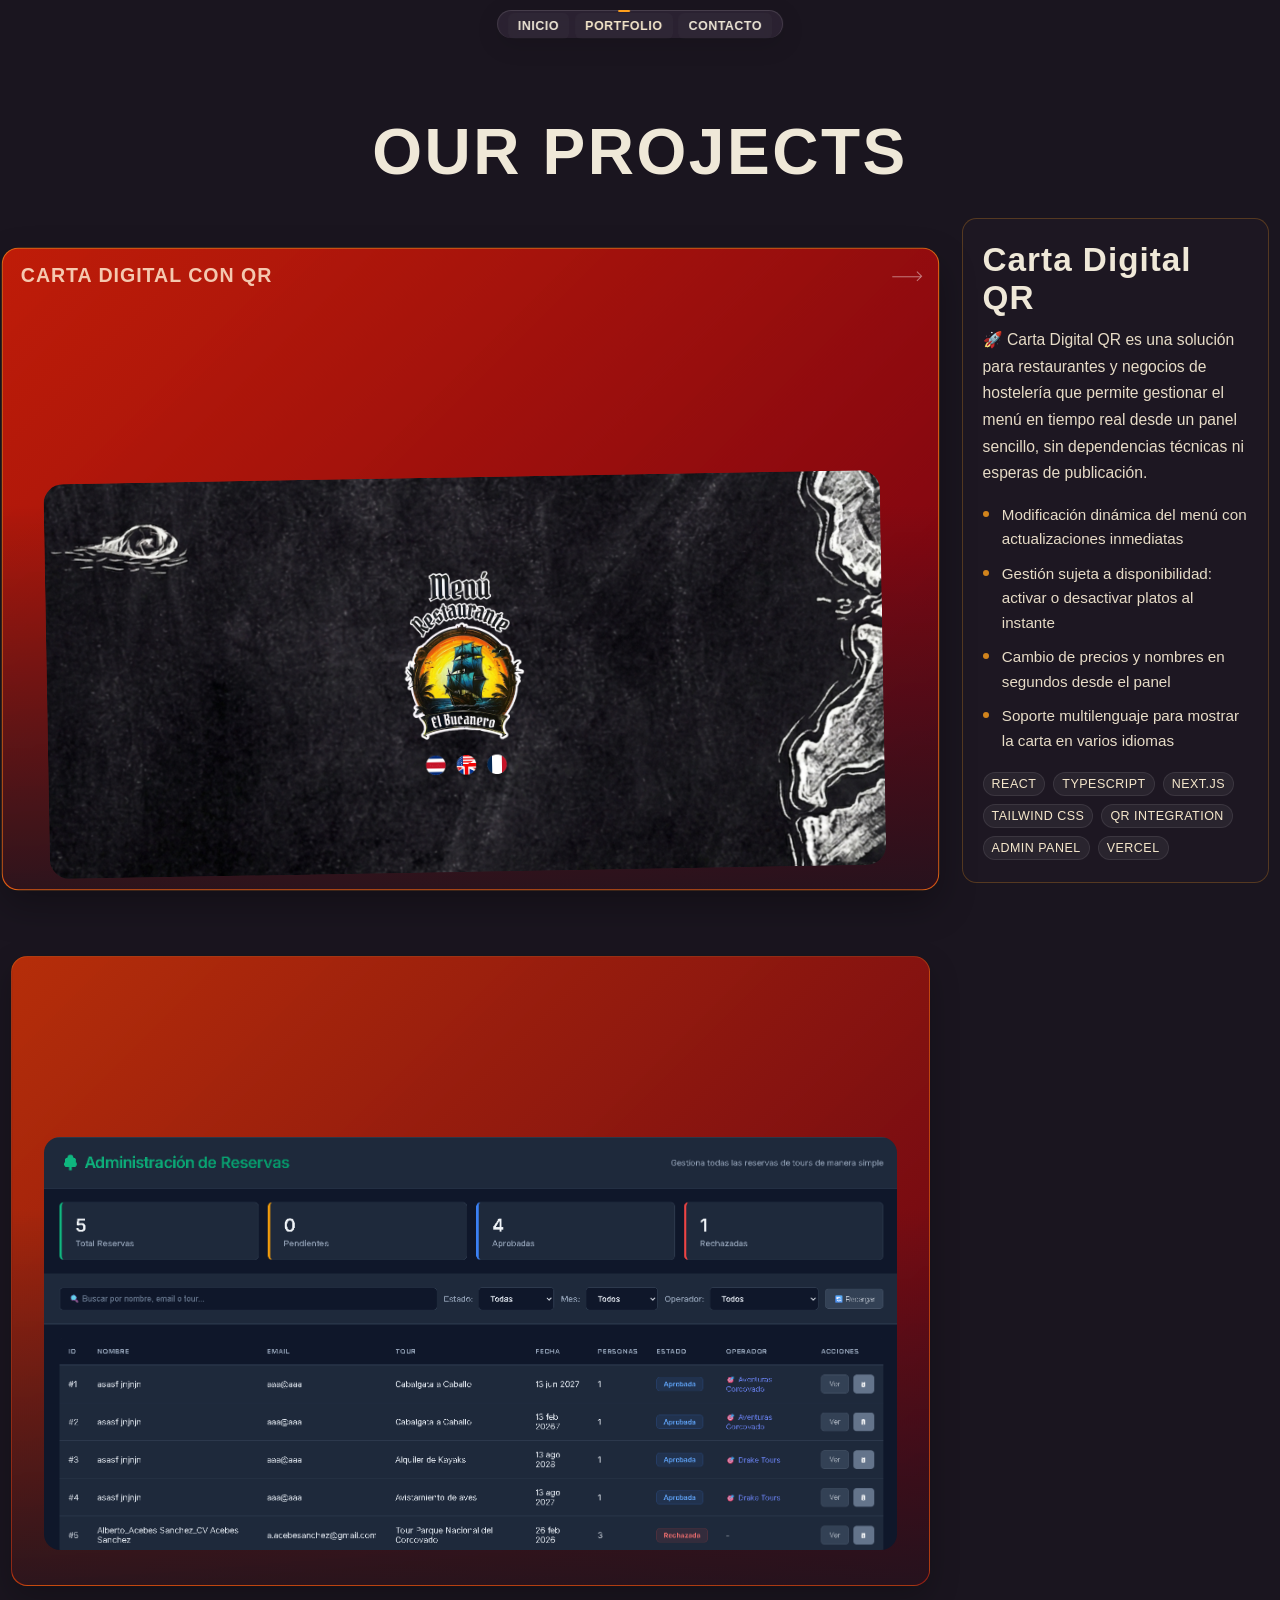
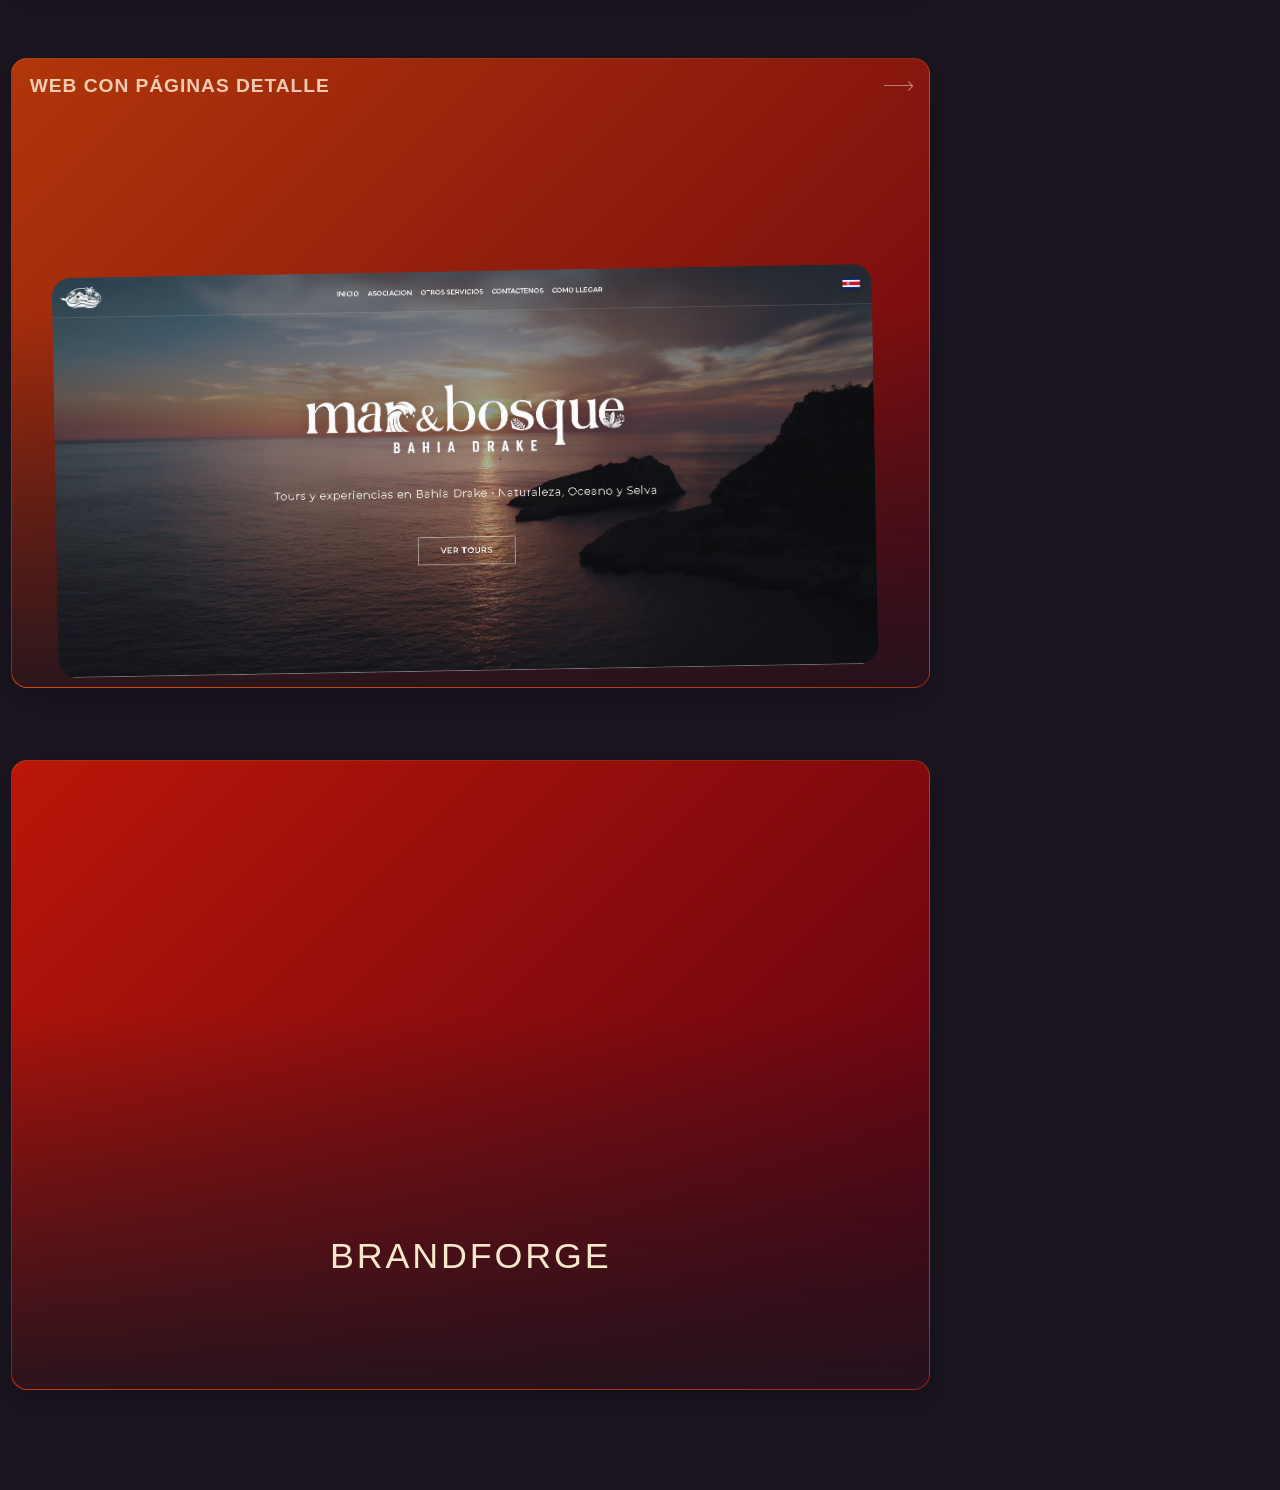
==== portfolio.html @ b1e82ce2 "portfoliov1" ====
<!DOCTYPE html>
<html lang="es">
<head>
	<meta charset="UTF-8">
	<meta name="viewport" content="width=device-width, initial-scale=1.0">
	<title>Our Projects</title>
	<link rel="stylesheet" href="style.css">
	<style>
		body {
			min-height: 100vh;
		}

		main {
			min-height: calc(100vh - 90px);
		}

		h1 {
			font-family: "SF Pro Display", "SF Pro Text", "Helvetica Neue", Helvetica, Arial, sans-serif;
			font-size: clamp(2rem, 6vw, 4rem);
			font-weight: 800;
			letter-spacing: 0.04em;
			text-transform: uppercase;
			color: var(--text);
			text-align: center;
		}
	</style>
</head>
<body>
	<header class="top-nav">
		<input type="checkbox" id="nav-toggle" class="nav-toggle" aria-label="Abrir menú">
		<label for="nav-toggle" class="hamburger" aria-hidden="true">
			<span></span>
			<span></span>
			<span></span>
		</label>
		<nav class="nav-menu">
			<ul class="nav-links">
				<li><a href="index.html#inicio">INICIO</a></li>
				<li><a href="portfolio.html" aria-current="page">PORTFOLIO</a></li>
				<li><a href="index.html#contacto">CONTACTO</a></li>
			</ul>
		</nav>
	</header>

	<main class="portfolio-page">
		<section class="portfolio-hero">
			<h1>Our Projects</h1>
		</section>

		<section class="projects-showcase">
			<div class="projects-scroll" id="projects-scroll" aria-label="Carrusel de proyectos">
				<a class="project-slide" href="https://alberr22.github.io/ElBucanero/" target="_blank" rel="noopener noreferrer" data-title="Carta Digital QR" data-desc="🚀 Carta Digital QR es una solución para restaurantes y negocios de hostelería que permite gestionar el menú en tiempo real desde un panel sencillo, sin dependencias técnicas ni esperas de publicación." data-bullets="Modificación dinámica del menú con actualizaciones inmediatas|Gestión sujeta a disponibilidad: activar o desactivar platos al instante|Cambio de precios y nombres en segundos desde el panel|Soporte multilenguaje para mostrar la carta en varios idiomas" data-tags="React,TypeScript,Next.js,Tailwind CSS,QR Integration,Admin Panel,Vercel" style="background-image: linear-gradient(135deg, rgba(255, 32, 0, 0.72), rgba(120, 0, 18, 0.96));">
					<div class="menu-overlay menu-overlay-top">
						<span class="menu-label">Carta digital con QR</span>
						<span class="menu-arrow" aria-hidden="true"></span>
					</div>
					<span class="hover-eye" aria-hidden="true">
						<svg class="hover-eye-text" viewBox="0 0 100 100" aria-hidden="true">
							<defs>
								<path id="hover-text-1" d="M50,50 m-33,0 a33,33 0 1,1 66,0 a33,33 0 1,1 -66,0" />
							</defs>
							<text>
								<textPath href="#hover-text-1"> VISIT PROJECT · VISIT PROJECT · </textPath>
							</text>
						</svg>
					</span>
					<div class="project-media menu-stack" aria-label="Ejemplo de menu">
						<img src="menuej2.png" alt="Menu ejemplo 1" class="menu-card menu-card-top">
						<img src="menuej1.png" alt="Menu ejemplo 2" class="menu-card menu-card-bottom">
					</div>
				</a>

				<article class="project-slide" data-title="Admin Dashboard ERP" data-desc="🚀 Panel centralizado para administración tipo ERP, diseñado para controlar operaciones, visualizar métricas en tiempo real y mejorar la comunicación con clientes desde un único entorno." data-bullets="Visualizador de estadísticas con métricas clave del negocio|Gestión centralizada de operaciones, estados y tareas|Canal unificado para comunicación con clientes|Panel escalable para múltiples áreas y roles de usuario" data-tags="React,TypeScript,Next.js,Tailwind CSS,Charts,Realtime Data,Role-Based Access" style="background-image: linear-gradient(135deg, rgba(255, 58, 0, 0.68), rgba(106, 0, 20, 0.95));">
					<span class="hover-eye" aria-hidden="true">
						<svg class="hover-eye-text" viewBox="0 0 100 100" aria-hidden="true">
							<defs>
								<path id="hover-text-4" d="M50,50 m-33,0 a33,33 0 1,1 66,0 a33,33 0 1,1 -66,0" />
							</defs>
							<text>
								<textPath href="#hover-text-4"> VISIT PROJECT · VISIT PROJECT · </textPath>
							</text>
						</svg>
					</span>
					<div class="project-media dashboard-media" aria-label="Ejemplo de dashboard de administración">
						<img src="admindashboard.png" alt="Dashboard de administración" class="dashboard-shot">
					</div>
				</article>

				<article class="project-slide" data-title="Web Corporativa Multilenguaje" data-desc="🚀 Página web pensada para negocios que necesitan mostrar sus servicios con claridad y gestionar su información sin complicaciones técnicas. Incluye páginas de detalle, guardado de datos y estructura preparada para crecer." data-bullets="Páginas de detalle para cada servicio o producto, fáciles de entender|Guardado de datos para mantener información siempre actualizada|Contenido en varios idiomas para llegar a más clientes|Panel sencillo para editar textos, imágenes y secciones sin depender de terceros" data-tags="React,TypeScript,Next.js,Tailwind CSS,Database i18n,Admin Panel" style="background-image: linear-gradient(135deg, rgba(255, 72, 0, 0.66), rgba(112, 0, 16, 0.95));">
					<div class="menu-overlay menu-overlay-top">
						<span class="menu-label">Web con páginas detalle</span>
						<span class="menu-arrow" aria-hidden="true"></span>
					</div>
					<span class="hover-eye" aria-hidden="true">
						<svg class="hover-eye-text" viewBox="0 0 100 100" aria-hidden="true">
							<defs>
								<path id="hover-text-2" d="M50,50 m-33,0 a33,33 0 1,1 66,0 a33,33 0 1,1 -66,0" />
							</defs>
							<text>
								<textPath href="#hover-text-2"> VISIT PROJECT · VISIT PROJECT · </textPath>
							</text>
						</svg>
					</span>
					<div class="project-media website-stack" aria-label="Ejemplo de web corporativa">
						<img src="website2.png" alt="Website ejemplo 1" class="website-card website-card-top">
						<img src="website1.png" alt="Website ejemplo 2" class="website-card website-card-bottom">
					</div>
				</article>

				<article class="project-slide" data-title="BrandForge" data-desc="Identidad visual completa con banners, logos y assets listos para escalar." data-bullets="Sistema visual cohesivo y escalable|Banners, logos y piezas digitales|Guia de marca clara" data-tags="Illustrator,Figma,Photoshop" style="background-image: linear-gradient(135deg, rgba(255, 24, 0, 0.7), rgba(92, 0, 18, 0.96));">
					<span class="hover-eye" aria-hidden="true">
						<svg class="hover-eye-text" viewBox="0 0 100 100" aria-hidden="true">
							<defs>
								<path id="hover-text-3" d="M50,50 m-33,0 a33,33 0 1,1 66,0 a33,33 0 1,1 -66,0" />
							</defs>
							<text>
								<textPath href="#hover-text-3"> VISIT PROJECT · VISIT PROJECT · </textPath>
							</text>
						</svg>
					</span>
					<div class="project-media">
						<span>BrandForge</span>
					</div>
				</article>
			</div>

			<aside class="projects-sticky" aria-live="polite">
				<h2 id="project-title">Carta Digital QR</h2>
				<p id="project-desc">🚀 Carta Digital QR es una solución para restaurantes y negocios de hostelería que permite gestionar el menú en tiempo real desde un panel sencillo, sin dependencias técnicas ni esperas de publicación.</p>
				<ul class="project-bullets" id="project-bullets">
					<li>Modificación dinámica del menú con actualizaciones inmediatas</li>
					<li>Gestión sujeta a disponibilidad: activar o desactivar platos al instante</li>
					<li>Cambio de precios y nombres en segundos desde el panel</li>
					<li>Soporte multilenguaje para mostrar la carta en varios idiomas</li>
				</ul>
				<div class="project-tags" id="project-tags">
					<span>React</span>
					<span>TypeScript</span>
					<span>Next.js</span>
					<span>Tailwind CSS</span>
					<span>QR Integration</span>
					<span>Admin Panel</span>
					<span>Vercel</span>
				</div>
			</aside>
		</section>
	</main>

	<script>
		const navToggle = document.getElementById('nav-toggle');
		const navItems = document.querySelectorAll('.nav-links a');
		const scrollWrap = document.getElementById('projects-scroll');
		const slides = Array.from(document.querySelectorAll('.project-slide'));
		const titleEl = document.getElementById('project-title');
		const descEl = document.getElementById('project-desc');
		const bulletsEl = document.getElementById('project-bullets');
		const tagsEl = document.getElementById('project-tags');

		navItems.forEach((item) => {
			item.addEventListener('click', () => {
				navToggle.checked = false;
			});
		});

		const setActiveSlide = (slide) => {
			if (!slide || !titleEl || !descEl) {
				return;
			}

			slides.forEach((item) => item.classList.remove('is-active'));
			slide.classList.add('is-active');
			titleEl.textContent = slide.dataset.title || '';
			descEl.textContent = slide.dataset.desc || '';

			if (bulletsEl) {
				bulletsEl.innerHTML = '';
				const bullets = (slide.dataset.bullets || '').split('|').filter(Boolean);
				bullets.forEach((text) => {
					const li = document.createElement('li');
					li.textContent = text.trim();
					bulletsEl.appendChild(li);
				});
			}

			if (tagsEl) {
				tagsEl.innerHTML = '';
				const tags = (slide.dataset.tags || '').split(',').filter(Boolean);
				tags.forEach((tag) => {
					const span = document.createElement('span');
					span.textContent = tag.trim();
					tagsEl.appendChild(span);
				});
			}
		};

		if (slides.length) {
			setActiveSlide(slides[0]);

			slides.forEach((slide) => {
				slide.style.setProperty('--cursor-x', '50%');
				slide.style.setProperty('--cursor-y', '50%');
				slide.addEventListener('mousemove', (event) => {
					const rect = slide.getBoundingClientRect();
					const x = ((event.clientX - rect.left) / rect.width) * 100;
					const y = ((event.clientY - rect.top) / rect.height) * 100;
					slide.style.setProperty('--cursor-x', `${x}%`);
					slide.style.setProperty('--cursor-y', `${y}%`);
				});
			});

			if ('IntersectionObserver' in window) {
				const observer = new IntersectionObserver(
					(entries) => {
						entries.forEach((entry) => {
							if (entry.isIntersecting) {
								setActiveSlide(entry.target);
							}
						});
					},
					{ threshold: 0.6 }
				);

				slides.forEach((slide) => observer.observe(slide));
			} else {
				window.addEventListener('scroll', () => {
					const midpoint = window.scrollY + window.innerHeight / 2;
					let closest = slides[0];
					let closestDistance = Infinity;

					slides.forEach((slide) => {
						const slideMid = slide.getBoundingClientRect().top + window.scrollY + slide.offsetHeight / 2;
						const distance = Math.abs(midpoint - slideMid);
						if (distance < closestDistance) {
							closest = slide;
							closestDistance = distance;
						}
					});

					setActiveSlide(closest);
				});
			}
		}
	</script>
</body>
</html>
---- style.css ----
@font-face {
	font-family: "BlackSansaPro";
	src: url("BlackSansaPro-Thin.otf") format("opentype");
	font-style: normal;
	font-weight: 100 400;
	font-display: swap;
}

:root {
	--bg: #1a151f;
	--surface: #211a25;
	--text: #efe8d8;
	--accent: #ff9f1c;
}

* {
	margin: 0;
	padding: 0;
	box-sizing: border-box;
}

body {
	font-family: "Segoe UI", Tahoma, Geneva, Verdana, sans-serif;
	background: var(--bg);
	color: var(--text);
	min-height: 100vh;
	padding-top: 4.2rem;
}

.top-nav {
	position: fixed;
	top: 0.65rem;
	left: 50%;
	transform: translateX(-50%);
	z-index: 1000;
	display: flex;
	justify-content: center;
	align-items: center;
	gap: 0.45rem;
	padding: 0.28rem 0.6rem;
	background: rgba(58, 45, 66, 0.54);
	backdrop-filter: blur(10px);
	border: 1px solid rgba(255, 255, 255, 0.13);
	border-radius: 999px;
	box-shadow: 0 6px 24px rgba(0, 0, 0, 0.13);
	border-bottom: none;
}

.brand {
	display: inline-flex;
	align-items: center;
	text-decoration: none;
	margin: 0;
	padding: 0;
}

.nav-menu {
	margin: 0;
	margin-left: 0;
}

.nav-toggle {
	position: absolute;
	opacity: 0;
	pointer-events: none;
}

.hamburger {
	display: none;
	width: 2.2rem;
	height: 2.2rem;
	border-radius: 0.5rem;
	border: 1px solid rgba(255, 159, 28, 0.4);
	align-items: center;
	justify-content: center;
	gap: 0.25rem;
	cursor: pointer;
}

.hamburger span {
	display: block;
	width: 1rem;
	height: 2px;
	background: var(--accent);
	transition: transform 0.2s ease, opacity 0.2s ease;
}

.nav-links {
	list-style: none;
	display: flex;
	gap: 0.35rem;
}

.nav-links a {
	position: relative;
	overflow: hidden;
	color: var(--text);
	text-decoration: none;
	font-weight: 600;
	font-size: 0.78rem;
	letter-spacing: 0.5px;
	padding: 0.32rem 0.58rem;
	border-radius: 0.35rem;
	border: 1px solid transparent;
	background: rgba(255, 255, 255, 0.02);
	transition: color 0.25s ease, box-shadow 0.25s ease, border-color 0.25s ease;
}

.nav-links a::before {
	content: "";
	position: absolute;
	inset: 0;
	background: linear-gradient(120deg, rgba(255, 159, 28, 0.95), rgba(255, 183, 76, 0.95));
	transform: scaleX(0);
	transform-origin: left;
	transition: transform 0.2s ease;
	z-index: -1;
	opacity: 0;
}

.nav-links a::after {
	content: "";
	position: absolute;
	top: -0.22rem;
	left: 50%;
	width: 12px;
	height: 2px;
	border-radius: 999px;
	background: var(--accent);
	transform: translateX(-50%) scaleX(0.4);
	opacity: 0;
	transition: opacity 0.2s ease, transform 0.2s ease;
}

.nav-links a:hover,
.nav-links a:focus-visible {
	color: #f6e8cc;
	border-color: transparent;
	box-shadow: none;
}

.nav-links a:hover::after,
.nav-links a:focus-visible::after {
	opacity: 0.55;
	transform: translateX(-50%) scaleX(0.8);
}

.nav-links a.active,
.nav-links a[aria-current="page"] {
	color: #f6e8cc;
	box-shadow: none;
}

.nav-links a.active::before,
.nav-links a[aria-current="page"]::before {
	transform: scaleX(0);
}

.nav-links a.active::after,
.nav-links a[aria-current="page"]::after {
	opacity: 1;
	transform: translateX(-50%) scaleX(1);
}

.portfolio-page {
	max-width: 1320px;
	margin: 0 auto;
	padding: 2.4rem 0.7rem 4rem;
	width: 100%;
}

.portfolio-hero {
	padding-top: 0.6rem;
	padding-bottom: 1.8rem;
}

.projects-showcase {
	display: grid;
	grid-template-columns: minmax(0, 1.5fr) minmax(220px, 0.5fr);
	gap: 2rem;
	align-items: start;
	position: relative;
	z-index: 2;
}

.projects-scroll {
	display: grid;
	gap: 8vh;
	padding: 4vh 0;
	overflow: visible;
}

.project-slide {
	min-height: 70vh;
	border-radius: 1rem;
	border: 1px solid rgba(255, 159, 28, 0.25);
	background-size: cover;
	background-position: center;
	position: relative;
	padding: 1.2rem;
	display: grid;
	align-items: end;
	box-shadow: 0 12px 30px rgba(0, 0, 0, 0.22);
	transition: transform 0.35s ease, border-color 0.35s ease, box-shadow 0.35s ease;
	cursor: none;
	overflow: visible;
	z-index: 3;
	text-decoration: none;
	color: inherit;
}

.project-slide::after {
	content: "";
	position: absolute;
	inset: 0;
	background: linear-gradient(180deg, rgba(26, 21, 31, 0) 40%, rgba(26, 21, 31, 0.85));
	border-radius: inherit;
	pointer-events: none;
}

.hover-eye {
	position: absolute;
	left: var(--cursor-x, 50%);
	top: var(--cursor-y, 50%);
	width: 45px;
	height: 45px;
	border-radius: 50%;
	border: none;
	background: rgba(255, 255, 255, 0.2);
	transform: translate(-50%, -50%) scale(0.6);
	opacity: 0;
	transition: opacity 0.2s ease, transform 0.2s ease;
	pointer-events: none;
	box-shadow: 0 0 18px rgba(255, 159, 28, 0.25);
	z-index: 2;
}

.hover-eye::before {
	content: "";
	position: absolute;
	left: 50%;
	top: 50%;
	width: 80px;
	height: 80px;
	border-radius: 50%;
	border: none;
	background: rgba(255, 255, 255, 0.04);
	backdrop-filter: blur(8px);
	-webkit-mask: radial-gradient(circle, transparent 22.5px, #000 23px);
	mask: radial-gradient(circle, transparent 22.5px, #000 23px);
	transform: translate(-50%, -50%);
	pointer-events: none;
}

.hover-eye-text {
	position: absolute;
	left: 50%;
	top: 50%;
	width: 90px;
	height: 90px;
	transform: translate(-50%, -50%);
	animation: spinText 6s linear infinite;
	pointer-events: none;
}

.hover-eye-text text {
	font-size: 9px;
	letter-spacing: 1px;
	fill: rgba(255, 255, 255, 0.8);
	font-family: "SF Pro Text", "Helvetica Neue", Helvetica, Arial, sans-serif;
	text-transform: uppercase;
}

@keyframes spinText {
	from {
		transform: translate(-50%, -50%) rotate(0deg);
	}
	to {
		transform: translate(-50%, -50%) rotate(360deg);
	}
}

.hover-eye::after {
	content: "";
	position: absolute;
	left: 50%;
	top: 50%;
	width: 25px;
	height: 25px;
	background: url("eyepointer.webp") center / contain no-repeat;
	filter: brightness(0) invert(1);
	transform: translate(-50%, -50%);
}

.project-slide:hover .hover-eye,
.project-slide:focus-within .hover-eye {
	opacity: 1;
	transform: translate(-50%, -50%) scale(1);
}

.project-slide.is-active {
	transform: scale(1.02);
	border-color: rgba(255, 159, 28, 0.6);
	box-shadow: 0 16px 36px rgba(0, 0, 0, 0.28);
}

.project-media {
	position: relative;
	width: 100%;
	min-height: 220px;
	border-radius: 0.8rem;
	background: transparent;
	border: none;
	display: grid;
	place-items: center;
	font-family: "SF Pro Display", "SF Pro Text", "Helvetica Neue", Helvetica, Arial, sans-serif;
	font-size: clamp(1.6rem, 2.8vw, 2.5rem);
	letter-spacing: 0.08em;
	text-transform: uppercase;
	color: #f6e8cc;
	backdrop-filter: none;
	text-align: center;
	padding: 1rem;
	margin-bottom: 0.2rem;
	z-index: 1;
}

.dashboard-media {
	padding: 0.8rem;
}

.dashboard-shot {
	width: min(100%, 980px);
	height: auto;
	display: block;
	object-fit: contain;
	border-radius: 1rem;
}

.menu-stack {
	overflow: visible;
	padding: 0;
	width: min(100%, 860px);
	display: grid;
	place-items: center;
	min-height: auto;
	margin: 2.4rem auto 0.2rem;
}

.menu-overlay {
	position: absolute;
	left: 0;
	right: 0;
	top: 0.85rem;
	padding: 0 1.1rem;
	display: flex;
	align-items: center;
	justify-content: space-between;
	gap: 1rem;
	color: rgba(255, 232, 204, 0.85);
	font-size: 1.2rem;
	letter-spacing: 0.05em;
	text-transform: uppercase;
	pointer-events: none;
	z-index: 4;
}

.menu-overlay-top {
	top: 1rem;
}

.menu-label {
	font-family: "SF Pro Text", "SF Pro Display", "Helvetica Neue", Helvetica, Arial, sans-serif;
	font-weight: 700;
}

.menu-arrow {
	position: relative;
	width: 28px;
	height: 1px;
	background: rgba(255, 255, 255, 0.45);
}

.menu-arrow::after {
	content: "";
	position: absolute;
	right: 0;
	top: 50%;
	width: 6px;
	height: 6px;
	border-top: 1px solid rgba(255, 255, 255, 0.45);
	border-right: 1px solid rgba(255, 255, 255, 0.45);
	transform: translateY(-50%) rotate(45deg);
}

.menu-card {
	width: min(98%, 820px);
	height: auto;
	object-fit: contain;
	border-radius: 1.2rem;
	box-shadow: none;
	transition: transform 0.35s ease, box-shadow 0.35s ease, opacity 0.35s ease;
}

.website-stack {
	overflow: visible;
	padding: 0;
	width: min(100%, 860px);
	display: grid;
	place-items: center;
	min-height: auto;
	margin: 2.4rem auto 0.2rem;
}

.website-card {
	width: min(98%, 820px);
	height: auto;
	object-fit: contain;
	border-radius: 1.2rem;
	box-shadow: none;
	transition: transform 0.35s ease, opacity 0.35s ease;
}

.website-card-top {
	position: absolute;
	left: 50%;
	top: 50%;
	transform: translate(-50%, -50%) translate(0, 0) rotate(-1deg) scale(0.98);
	opacity: 0;
	z-index: 3;
}

.website-card-bottom {
	position: relative;
	transform: translate(-6px, 6px) rotate(-1deg);
	z-index: 2;
}

.project-slide:hover .website-card-top,
.project-slide:focus-within .website-card-top {
	opacity: 1;
	transform: translate(-50%, -50%) translate(22px, -10px) rotate(3deg) scale(1);
}

.project-slide:hover .website-card-bottom,
.project-slide:focus-within .website-card-bottom {
	transform: translate(-10px, 10px) rotate(-2deg);
}

.menu-card-top {
	position: absolute;
	left: 50%;
	top: 50%;
	transform: translate(-50%, -50%) translate(0, 0) rotate(-2deg) scale(0.98);
	opacity: 0;
	z-index: 3;
}

.menu-card-bottom {
	position: relative;
	transform: translate(-6px, 6px) rotate(-1deg);
	filter: saturate(0.95);
	z-index: 2;
}

.project-slide:hover .menu-card-top,
.project-slide:focus-within .menu-card-top {
	opacity: 1;
	transform: translate(-50%, -50%) translate(22px, -10px) rotate(3deg) scale(1);
}

.project-slide:hover .menu-card-bottom,
.project-slide:focus-within .menu-card-bottom {
	transform: translate(-10px, 10px) rotate(-2deg);
}

.projects-sticky {
	position: sticky;
	top: 7.2rem;
	transform: none;
	padding: 1.4rem 1.2rem;
	border-radius: 0.9rem;
	border: 1px solid rgba(255, 159, 28, 0.25);
	background: rgba(33, 26, 37, 0.6);
	backdrop-filter: blur(6px);
}

.projects-kicker {
	font-size: 0.75rem;
	letter-spacing: 0.2em;
	text-transform: uppercase;
	color: #d7cdb7;
	display: inline-block;
	margin-bottom: 0.7rem;
}

.projects-sticky h2 {
	font-family: "SF Pro Display", "SF Pro Text", "Helvetica Neue", Helvetica, Arial, sans-serif;
	font-size: clamp(1.4rem, 2.6vw, 2.2rem);
	letter-spacing: 0.03em;
	margin-bottom: 0.6rem;
}

.projects-sticky p {
	font-size: 0.98rem;
	line-height: 1.7;
	color: #e7dcc7;
	margin-bottom: 1rem;
}

.project-bullets {
	list-style: none;
	display: grid;
	gap: 0.65rem;
	margin-bottom: 1.2rem;
}

.project-bullets li {
	position: relative;
	padding-left: 1.2rem;
	font-size: 0.95rem;
	line-height: 1.6;
	color: #e7dcc7;
}

.project-bullets li::before {
	content: "";
	position: absolute;
	left: 0;
	top: 0.5rem;
	width: 6px;
	height: 6px;
	border-radius: 50%;
	background: rgba(255, 159, 28, 0.8);
}

.project-tags {
	display: flex;
	flex-wrap: wrap;
	gap: 0.5rem;
}

.project-tags span {
	font-size: 0.78rem;
	letter-spacing: 0.04em;
	text-transform: uppercase;
	padding: 0.25rem 0.5rem;
	border-radius: 999px;
	background: rgba(255, 255, 255, 0.06);
	border: 1px solid rgba(255, 255, 255, 0.08);
	color: #f6e8cc;
}

.signature-hero {
	min-height: calc(100vh - 120px);
	display: grid;
	place-items: center;
	padding: 2rem 1rem 3rem;
}

.signature-card {
	width: min(1080px, 92vw);
	min-height: 500px;
	padding: 2.2rem 2.7rem;
	border: 2px solid rgba(255, 159, 28, 0.55);
	background: rgba(33, 26, 37, 0.55);
	display: grid;
	grid-template-columns: 1.05fr 3.1fr 1.05fr;
	align-items: center;
	gap: 0.6rem;
	transform-style: preserve-3d;
	transition: transform 0.35s ease;
}

.signature-center {
	text-align: center;
}

.signature-center h1 {
	font-family: "BlackSansaPro", Georgia, "Times New Roman", serif;
	font-size: clamp(3rem, 7.4vw, 7.8rem);
	line-height: 0.86;
	font-weight: 500;
	letter-spacing: 0.2px;
	color: var(--text);
	position: relative;
	display: inline-grid;
	gap: 0.1em;
}

.signature-center h1::before {
	content: "· : ; • ·";
	position: absolute;
	left: 50%;
	top: -0.58em;
	transform: translateX(-50%);
	font-size: 0.17em;
	letter-spacing: 0.42em;
	color: var(--accent);
	opacity: 0.95;
}

.signature-center h1::after {
	content: "• ; : · •";
	position: absolute;
	left: 50%;
	bottom: -0.62em;
	transform: translateX(-50%);
	font-size: 0.17em;
	letter-spacing: 0.42em;
	color: var(--accent);
	opacity: 0.95;
}

.signature-center .line-main,
.signature-center .line-sub {
	display: block;
}

.signature-center .line-main {
	font-weight: 900;
	letter-spacing: 0.01em;
	text-shadow: -0.6px 0 currentColor, 0.6px 0 currentColor;
	position: relative;
}

.signature-center .line-sub {
	font-weight: 900;
}

.signature-side {
	display: flex;
	align-items: center;
	justify-content: center;
	gap: 1rem;
	color: var(--accent);
}

.signature-side .label {
	font-family: "BlackSansaPro", "Segoe UI", Tahoma, Geneva, Verdana, sans-serif;
	font-size: clamp(1.25rem, 2.15vw, 2.55rem);
	font-weight: 300;
	letter-spacing: 1.5px;
	color: #d7cdb7;
}

.signature-side .star {
	font-size: clamp(2.2rem, 3.2vw, 3.45rem);
	line-height: 1;
	color: var(--accent);
}

.signature-side-left {
	justify-content: flex-start;
}

.signature-side-right {
	justify-content: flex-end;
}

.project-section {
	position: relative;
	display: grid;
	place-items: center;
	padding: 0.5rem 1rem 3.5rem;
	overflow: hidden;
}

.project-section::before,
.project-section::after {
	content: "";
	position: absolute;
	width: 220px;
	height: 220px;
	border-radius: 50%;
	background: radial-gradient(circle, rgba(255, 159, 28, 0.22), rgba(255, 159, 28, 0));
	pointer-events: none;
	filter: blur(2px);
	animation: driftGlow 8s ease-in-out infinite alternate;
}

.project-section::before {
	top: 10%;
	left: 8%;
}

.project-section::after {
	right: 8%;
	bottom: 8%;
	animation-delay: 1.6s;
}

.project-card {
	position: relative;
	width: min(960px, 92vw);
	padding: 2rem 2.1rem;
	border: 1px solid rgba(255, 159, 28, 0.45);
	background: linear-gradient(145deg, rgba(33, 26, 37, 0.88), rgba(26, 21, 31, 0.95));
	backdrop-filter: blur(4px);
	overflow: hidden;
	transform-style: preserve-3d;
	transition: transform 0.35s ease;
}

.motion-enhanced .project-card {
	opacity: 0;
	transform: translateY(22px) scale(0.99);
}

.motion-enhanced .project-card.is-visible {
	animation: fadeUpStrong 0.9s cubic-bezier(0.2, 0.7, 0, 1) both;
}

.motion-enhanced .signature-card {
	animation: floatCard 4.8s ease-in-out infinite;
}

.project-card::before {
	content: "";
	position: absolute;
	left: 2rem;
	right: 2rem;
	top: 0;
	height: 1px;
	background: linear-gradient(90deg, transparent, rgba(255, 159, 28, 0.85), transparent);
	animation: pulseLine 2.5s ease-in-out infinite;
}

.project-card h2 {
	font-family: "BlackSansaPro", "Segoe UI", Tahoma, Geneva, Verdana, sans-serif;
	font-size: clamp(1.4rem, 2.8vw, 2.3rem);
	font-weight: 800;
	letter-spacing: 0.03em;
	color: var(--text);
	margin-bottom: 1rem;
	text-transform: uppercase;
}

.project-card p {
	font-size: clamp(1rem, 1.5vw, 1.15rem);
	line-height: 1.75;
	color: #e7dcc7;
	text-wrap: pretty;
	animation: textBreathe 4s ease-in-out infinite;
}

.project-intro {
	margin-bottom: 1.1rem;
	max-width: 75ch;
}

.project-grid {
	display: grid;
	grid-template-columns: repeat(3, minmax(0, 1fr));
	gap: 0.9rem;
	margin-top: 0.5rem;
}

.project-item {
	padding: 1rem 0.95rem;
	border: 1px solid rgba(255, 159, 28, 0.28);
	background: rgba(255, 255, 255, 0.02);
	transition: transform 0.25s ease, border-color 0.25s ease, background-color 0.25s ease;
	position: relative;
	overflow: hidden;
}

.motion-enhanced .project-item {
	opacity: 0;
	transform: translateY(20px) scale(0.98);
}

.project-item::after {
	content: "";
	position: absolute;
	inset: -40%;
	background: linear-gradient(120deg, transparent 35%, rgba(255, 159, 28, 0.15), transparent 65%);
	transform: translateX(-58%) rotate(8deg);
	transition: transform 0.45s ease;
	pointer-events: none;
}

.motion-enhanced .project-item.is-visible {
	animation: fadeUpStrong 0.75s cubic-bezier(0.2, 0.7, 0, 1) both;
}

.motion-enhanced .project-item.is-visible:nth-child(1) {
	animation-delay: 0.08s;
}

.motion-enhanced .project-item.is-visible:nth-child(2) {
	animation-delay: 0.18s;
}

.motion-enhanced .project-item.is-visible:nth-child(3) {
	animation-delay: 0.28s;
}

.motion-enhanced .project-item.is-visible {
	animation-name: fadeUpStrong, cardIdleFloat;
	animation-duration: 0.75s, 3.8s;
	animation-timing-function: cubic-bezier(0.2, 0.7, 0, 1), ease-in-out;
	animation-fill-mode: both, both;
	animation-iteration-count: 1, infinite;
}

.motion-enhanced .project-item.is-visible:nth-child(1) {
	animation-delay: 0.08s, 0.2s;
}

.motion-enhanced .project-item.is-visible:nth-child(2) {
	animation-delay: 0.18s, 0.45s;
}

.motion-enhanced .project-item.is-visible:nth-child(3) {
	animation-delay: 0.28s, 0.7s;
}

.project-item:hover {
	transform: translateY(-3px);
	border-color: rgba(255, 159, 28, 0.65);
	background: rgba(255, 159, 28, 0.05);
}

.project-item:hover::after {
	transform: translateX(58%) rotate(8deg);
}

.project-item.card-flash {
	animation: cardFlash 0.5s ease;
}

.project-item h3 {
	font-family: "BlackSansaPro", "Segoe UI", Tahoma, Geneva, Verdana, sans-serif;
	font-size: clamp(1rem, 1.25vw, 1.2rem);
	font-weight: 800;
	letter-spacing: 0.02em;
	margin-bottom: 0.55rem;
	color: var(--text);
	text-transform: uppercase;
}

.project-item p {
	font-size: clamp(0.93rem, 1.06vw, 1rem);
	line-height: 1.6;
	color: #e1d4bd;
	animation: none;
}

.about-section {
	position: relative;
	display: grid;
	place-items: center;
	padding: 0.2rem 1rem 4rem;
}

.about-card {
	position: relative;
	width: min(960px, 92vw);
	padding: 2rem 2.1rem;
	border: 1px solid rgba(255, 159, 28, 0.45);
	background: linear-gradient(145deg, rgba(33, 26, 37, 0.88), rgba(26, 21, 31, 0.95));
	backdrop-filter: blur(4px);
	overflow: hidden;
	transform-style: preserve-3d;
	transition: transform 0.35s ease;
}

.about-card h2 {
	font-family: "BlackSansaPro", "Segoe UI", Tahoma, Geneva, Verdana, sans-serif;
	font-size: clamp(1.4rem, 2.8vw, 2.3rem);
	font-weight: 800;
	letter-spacing: 0.03em;
	color: var(--text);
	margin-bottom: 0.8rem;
	text-transform: uppercase;
}

.about-intro {
	font-size: clamp(1rem, 1.45vw, 1.1rem);
	line-height: 1.7;
	color: #e7dcc7;
	margin-bottom: 1.1rem;
}

.about-grid {
	display: grid;
	grid-template-columns: repeat(2, minmax(0, 1fr));
	gap: 0.9rem;
}

.about-item {
	position: relative;
	overflow: hidden;
	display: flex;
	flex-direction: column;
	gap: 0.3rem;
	padding: 1rem 0.95rem;
	text-decoration: none;
	border: 1px solid rgba(255, 159, 28, 0.28);
	background: rgba(255, 255, 255, 0.02);
	color: var(--text);
	transition: transform 0.25s ease, border-color 0.25s ease, box-shadow 0.25s ease;
}

.about-item::before {
	content: "";
	position: absolute;
	inset: 0;
	background: linear-gradient(120deg, rgba(255, 159, 28, 0.2), rgba(255, 183, 76, 0.08));
	transform: scaleX(0);
	transform-origin: left;
	transition: transform 0.3s ease;
	z-index: 0;
}

.about-item > * {
	position: relative;
	z-index: 1;
}

.about-avatar {
	width: 52px;
	height: 52px;
	border-radius: 0.45rem;
	object-fit: cover;
	border: 1px solid rgba(255, 159, 28, 0.35);
	box-shadow: 0 0 0 1px rgba(255, 159, 28, 0.16);
	margin-bottom: 0.2rem;
}

.about-label {
	font-size: 0.8rem;
	letter-spacing: 0.12em;
	text-transform: uppercase;
	color: #d7cdb7;
}

.about-item strong {
	font-size: clamp(1.1rem, 1.8vw, 1.4rem);
	font-family: "BlackSansaPro", "Segoe UI", Tahoma, Geneva, Verdana, sans-serif;
	font-weight: 800;
	letter-spacing: 0.01em;
}

.contact-item {
	justify-content: center;
	gap: 0.45rem;
}

.contact-link {
	text-decoration: none;
	color: #f6e8cc;
	font-size: clamp(0.95rem, 1.2vw, 1.05rem);
	font-weight: 600;
	line-height: 1.45;
	word-break: break-word;
	transition: color 0.2s ease;
}

.contact-link:hover,
.contact-link:focus-visible {
	color: var(--accent);
}

.about-item:hover,
.about-item:focus-visible {
	transform: translateY(-3px);
	border-color: rgba(255, 159, 28, 0.65);
	box-shadow: 0 0 16px rgba(255, 159, 28, 0.2);
}

.about-item:hover::before,
.about-item:focus-visible::before {
	transform: scaleX(1);
}

.motion-enhanced .about-card,
.motion-enhanced .about-item {
	opacity: 0;
	transform: translateY(22px) scale(0.99);
}

.motion-enhanced .about-card.is-visible,
.motion-enhanced .about-item.is-visible {
	animation: fadeUpStrong 0.75s cubic-bezier(0.2, 0.7, 0, 1) both;
}

.motion-enhanced .about-item.is-visible:nth-child(1) {
	animation-delay: 0.08s;
}

.motion-enhanced .about-item.is-visible:nth-child(2) {
	animation-delay: 0.18s;
}

@keyframes fadeUp {
	from {
		opacity: 0;
		transform: translateY(16px);
	}
	to {
		opacity: 1;
		transform: translateY(0);
	}
}

@keyframes fadeUpStrong {
	0% {
		opacity: 0;
		transform: translateY(26px) scale(0.98);
	}
	100% {
		opacity: 1;
		transform: translateY(0) scale(1);
	}
}

@keyframes pulseLine {
	0%,
	100% {
		opacity: 0.35;
	}
	50% {
		opacity: 1;
	}
}

@keyframes driftGlow {
	from {
		transform: translateY(0) scale(1);
		opacity: 0.5;
	}
	to {
		transform: translateY(-12px) scale(1.08);
		opacity: 0.95;
	}
}

@keyframes textBreathe {
	0%,
	100% {
		opacity: 0.92;
	}
	50% {
		opacity: 1;
	}
}

@keyframes cardFlash {
	0% {
		box-shadow: 0 0 0 rgba(255, 159, 28, 0);
	}
	35% {
		box-shadow: 0 0 22px rgba(255, 159, 28, 0.45);
	}
	100% {
		box-shadow: 0 0 0 rgba(255, 159, 28, 0);
	}
}

.particle {
	position: absolute;
	width: 6px;
	height: 6px;
	border-radius: 50%;
	background: rgba(255, 159, 28, 0.7);
	filter: blur(0.2px);
	opacity: 0.5;
	pointer-events: none;
	animation: particleOrbit var(--duration, 6s) ease-in-out infinite alternate;
}

@keyframes particleOrbit {
	0% {
		transform: translate(0, 0) scale(0.8);
		opacity: 0.2;
	}
	50% {
		opacity: 0.75;
	}
	100% {
		transform: translate(var(--drift-x, 28px), var(--drift-y, -32px)) scale(1.2);
		opacity: 0.1;
	}
}

@keyframes floatCard {
	0%,
	100% {
		transform: translateY(0);
	}
	50% {
		transform: translateY(-6px);
	}
}

@keyframes cardIdleFloat {
	0%,
	100% {
		transform: translateY(0);
	}
	50% {
		transform: translateY(-4px);
	}
}

@media (max-width: 768px) {
	.top-nav {
		top: 0.45rem;
		padding: 0.25rem 0.5rem;
		gap: 0.3rem;
	}

	.hamburger {
		display: inline-flex;
		margin-left: 0;
	}

	.nav-menu {
		position: absolute;
		top: calc(100% + 0.35rem);
		left: 50%;
		right: auto;
		transform: translateX(-50%);
		width: min(260px, 90vw);
		background: rgba(58, 45, 66, 0.92);
		border-bottom: none;
		border: 1px solid rgba(255, 255, 255, 0.08);
		border-radius: 0.7rem;
		box-shadow: 0 10px 24px rgba(0, 0, 0, 0.22);
		display: none;
	}

	.nav-links {
		flex-direction: column;
		padding: 0.75rem 1rem 1rem;
		gap: 0.65rem;
	}

	.nav-links a {
		display: block;
		text-align: center;
	}

	.nav-toggle:checked + .hamburger span:nth-child(1) {
		transform: translateY(6px) rotate(45deg);
	}

	.nav-toggle:checked + .hamburger span:nth-child(2) {
		opacity: 0;
	}

	.nav-toggle:checked + .hamburger span:nth-child(3) {
		transform: translateY(-6px) rotate(-45deg);
	}

	.nav-toggle:checked + .hamburger + .nav-menu {
		display: block;
	}

	.signature-card {
		grid-template-columns: 1fr;
		text-align: center;
		padding: 1.6rem 0.95rem;
		min-height: auto;
		gap: 1rem;
	}

	.signature-side-left,
	.signature-side-right {
		justify-content: center;
	}

	.project-section {
		padding: 0.2rem 0.6rem 2.4rem;
	}

	.project-card {
		padding: 1.4rem 1.1rem;
	}

	.project-grid {
		grid-template-columns: 1fr;
		gap: 0.75rem;
	}

	.about-section {
		padding: 0 0.6rem 2.8rem;
	}

	.about-card {
		padding: 1.4rem 1.1rem;
	}

	.about-grid {
		grid-template-columns: 1fr;
		gap: 0.75rem;
	}

	.about-avatar {
		width: 48px;
		height: 48px;
	}

	.project-card::before {
		left: 1rem;
		right: 1rem;
	}

	.portfolio-page {
		padding: 1.8rem 0.9rem 3rem;
	}

	.projects-showcase {
		grid-template-columns: 1fr;
		gap: 1.4rem;
	}

	.projects-scroll {
		gap: 1.5rem;
	}

	.projects-sticky {
		position: static;
	}
}

main {
	padding: 2rem;
}
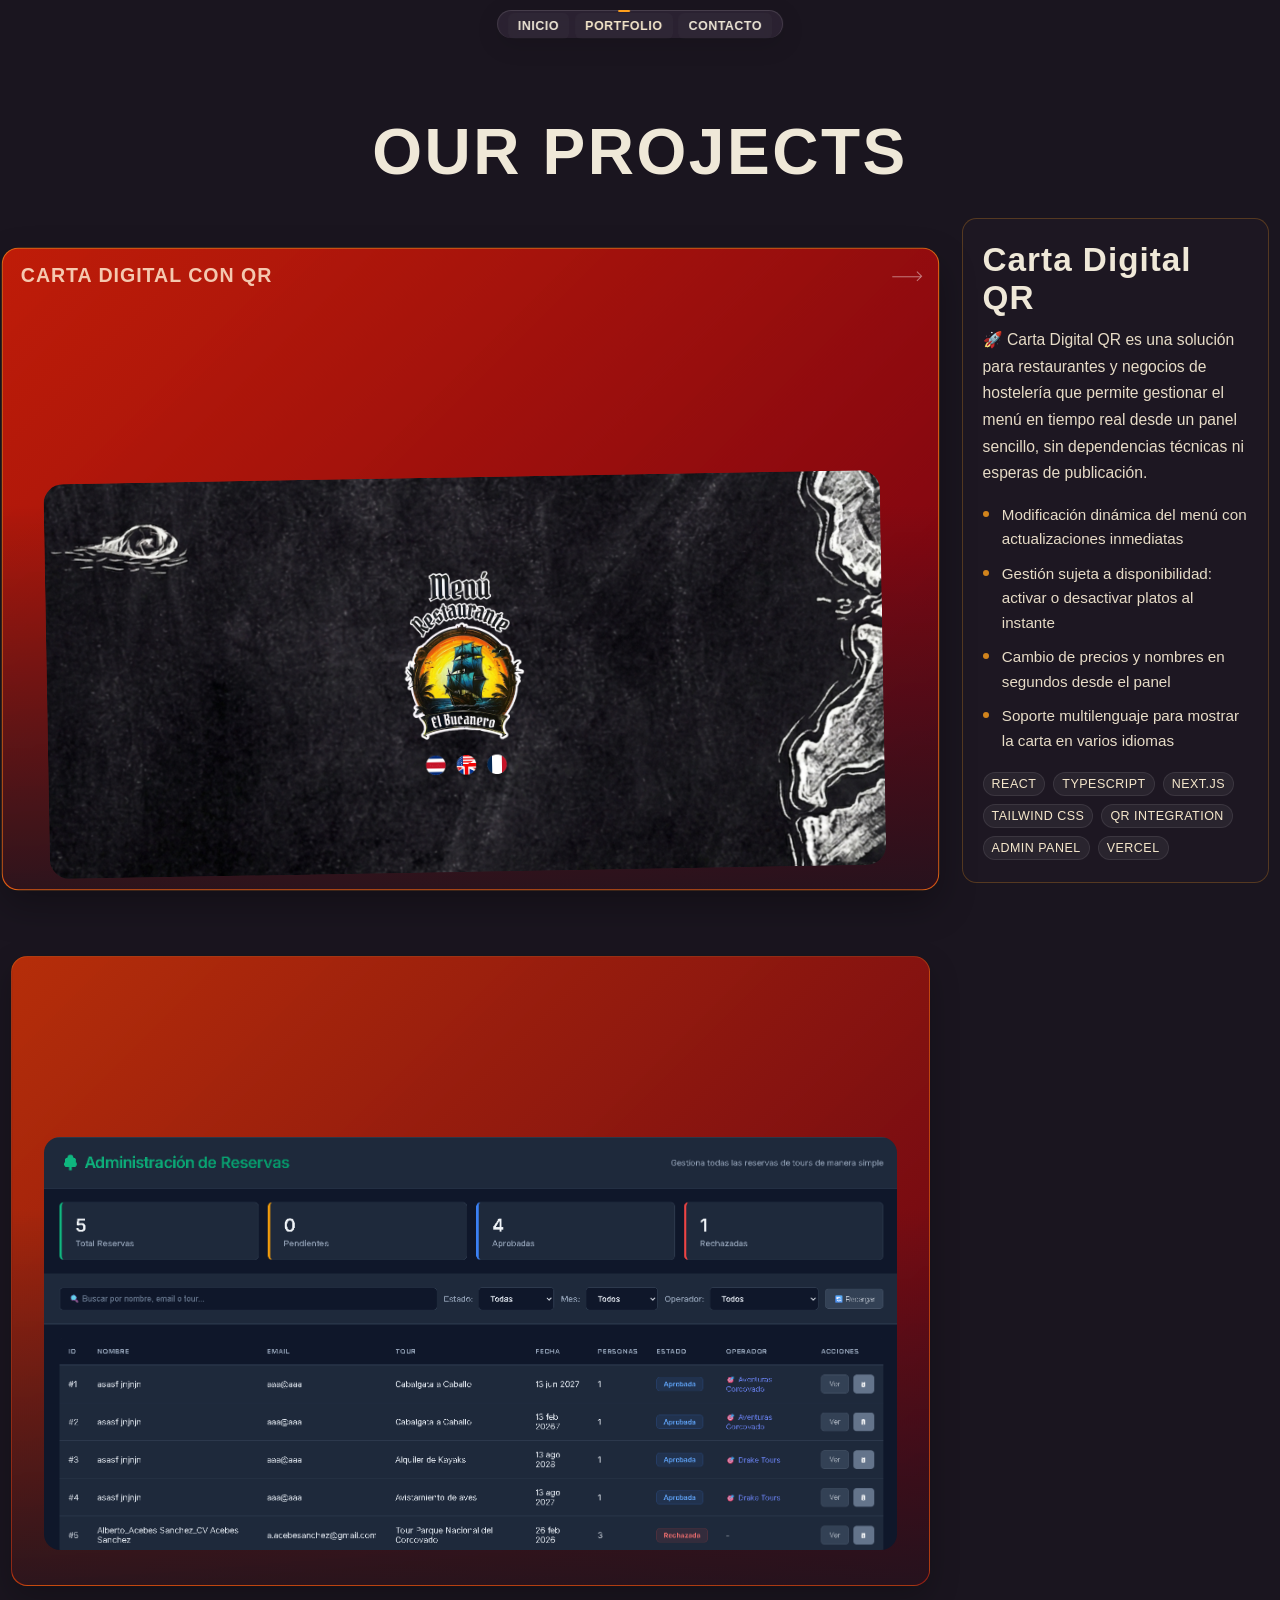
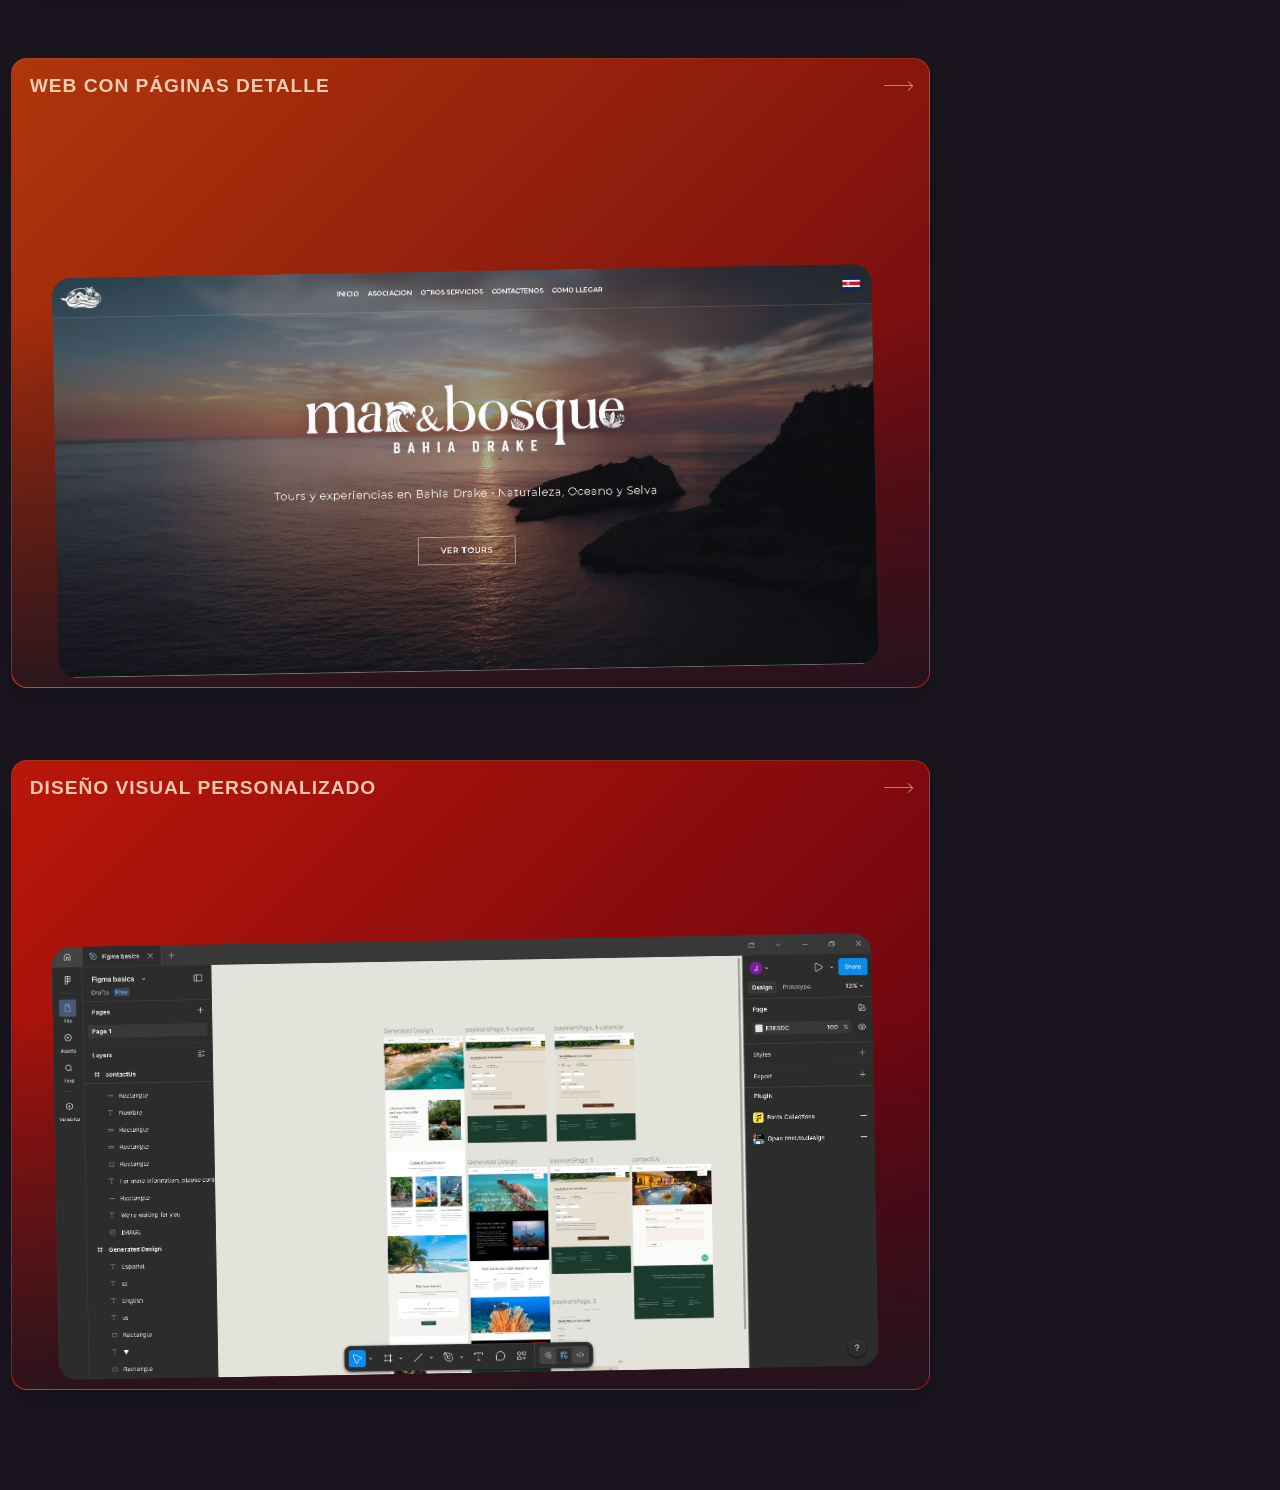
==== commit 3b263b3a: "feat. New service : brandforce actualizado" ====
--- a/portfolio.html
+++ b/portfolio.html
@@ -4,6 +4,7 @@
 	<meta charset="UTF-8">
 	<meta name="viewport" content="width=device-width, initial-scale=1.0">
 	<title>Our Projects</title>
+	<link rel="icon" type="image/png" href="logo.png">
 	<link rel="stylesheet" href="style.css">
 	<style>
 		body {
@@ -70,7 +71,7 @@
 					</div>
 				</a>
 
-				<article class="project-slide" data-title="Admin Dashboard ERP" data-desc="🚀 Panel centralizado para administración tipo ERP, diseñado para controlar operaciones, visualizar métricas en tiempo real y mejorar la comunicación con clientes desde un único entorno." data-bullets="Visualizador de estadísticas con métricas clave del negocio|Gestión centralizada de operaciones, estados y tareas|Canal unificado para comunicación con clientes|Panel escalable para múltiples áreas y roles de usuario" data-tags="React,TypeScript,Next.js,Tailwind CSS,Charts,Realtime Data,Role-Based Access" style="background-image: linear-gradient(135deg, rgba(255, 58, 0, 0.68), rgba(106, 0, 20, 0.95));">
+				<article class="project-slide" href="https://marybosquetours.com" data-title="Admin Dashboard ERP" data-desc="🚀 Panel centralizado para administración tipo ERP, diseñado para controlar operaciones, visualizar métricas en tiempo real y mejorar la comunicación con clientes desde un único entorno." data-bullets="Visualizador de estadísticas con métricas clave del negocio|Gestión centralizada de operaciones, estados y tareas|Canal unificado para comunicación con clientes|Panel escalable para múltiples áreas y roles de usuario" data-tags="React,TypeScript,Next.js,Tailwind CSS,Charts,Realtime Data,Role-Based Access" style="background-image: linear-gradient(135deg, rgba(255, 58, 0, 0.68), rgba(106, 0, 20, 0.95));">
 					<span class="hover-eye" aria-hidden="true">
 						<svg class="hover-eye-text" viewBox="0 0 100 100" aria-hidden="true">
 							<defs>
@@ -86,7 +87,7 @@
 					</div>
 				</article>
 
-				<article class="project-slide" data-title="Web Corporativa Multilenguaje" data-desc="🚀 Página web pensada para negocios que necesitan mostrar sus servicios con claridad y gestionar su información sin complicaciones técnicas. Incluye páginas de detalle, guardado de datos y estructura preparada para crecer." data-bullets="Páginas de detalle para cada servicio o producto, fáciles de entender|Guardado de datos para mantener información siempre actualizada|Contenido en varios idiomas para llegar a más clientes|Panel sencillo para editar textos, imágenes y secciones sin depender de terceros" data-tags="React,TypeScript,Next.js,Tailwind CSS,Database i18n,Admin Panel" style="background-image: linear-gradient(135deg, rgba(255, 72, 0, 0.66), rgba(112, 0, 16, 0.95));">
+				<article class="project-slide" href="https://marybosquetours.com" data-title="Web Corporativa Multilenguaje" data-desc="🚀 Página web pensada para negocios que necesitan mostrar sus servicios con claridad y gestionar su información sin complicaciones técnicas. Incluye páginas de detalle, guardado de datos y estructura preparada para crecer." data-bullets="Páginas de detalle para cada servicio o producto, fáciles de entender|Guardado de datos para mantener información siempre actualizada|Contenido en varios idiomas para llegar a más clientes|Panel sencillo para editar textos, imágenes y secciones sin depender de terceros" data-tags="React,TypeScript,Next.js,Tailwind CSS,Database i18n,Admin Panel" style="background-image: linear-gradient(135deg, rgba(255, 72, 0, 0.66), rgba(112, 0, 16, 0.95));">
 					<div class="menu-overlay menu-overlay-top">
 						<span class="menu-label">Web con páginas detalle</span>
 						<span class="menu-arrow" aria-hidden="true"></span>
@@ -107,7 +108,11 @@
 					</div>
 				</article>
 
-				<article class="project-slide" data-title="BrandForge" data-desc="Identidad visual completa con banners, logos y assets listos para escalar." data-bullets="Sistema visual cohesivo y escalable|Banners, logos y piezas digitales|Guia de marca clara" data-tags="Illustrator,Figma,Photoshop" style="background-image: linear-gradient(135deg, rgba(255, 24, 0, 0.7), rgba(92, 0, 18, 0.96));">
+				<article class="project-slide" data-title="BrandForge" data-desc="🚀 Servicio personalizado de interfaces, logos, banners e imagen de empresa para construir una identidad visual sólida y coherente." data-bullets="Diseño de interfaces personalizado para web y marca|Creación de logos, banners y piezas visuales|Imagen de empresa coherente y profesional|Assets preparados para escalar en digital" data-tags="Illustrator,Figma,Photoshop,Branding" style="background-image: linear-gradient(135deg, rgba(255, 24, 0, 0.7), rgba(92, 0, 18, 0.96));">
+					<div class="menu-overlay menu-overlay-top">
+						<span class="menu-label">Diseño visual personalizado</span>
+						<span class="menu-arrow" aria-hidden="true"></span>
+					</div>
 					<span class="hover-eye" aria-hidden="true">
 						<svg class="hover-eye-text" viewBox="0 0 100 100" aria-hidden="true">
 							<defs>
@@ -118,8 +123,9 @@
 							</text>
 						</svg>
 					</span>
-					<div class="project-media">
-						<span>BrandForge</span>
+					<div class="project-media website-stack" aria-label="Muestras de diseño para BrandForge">
+						<img src="figma2.png" alt="Diseño BrandForge ejemplo 1" class="website-card website-card-top">
+						<img src="figma.png" alt="Diseño BrandForge ejemplo 2" class="website-card website-card-bottom">
 					</div>
 				</article>
 			</div>
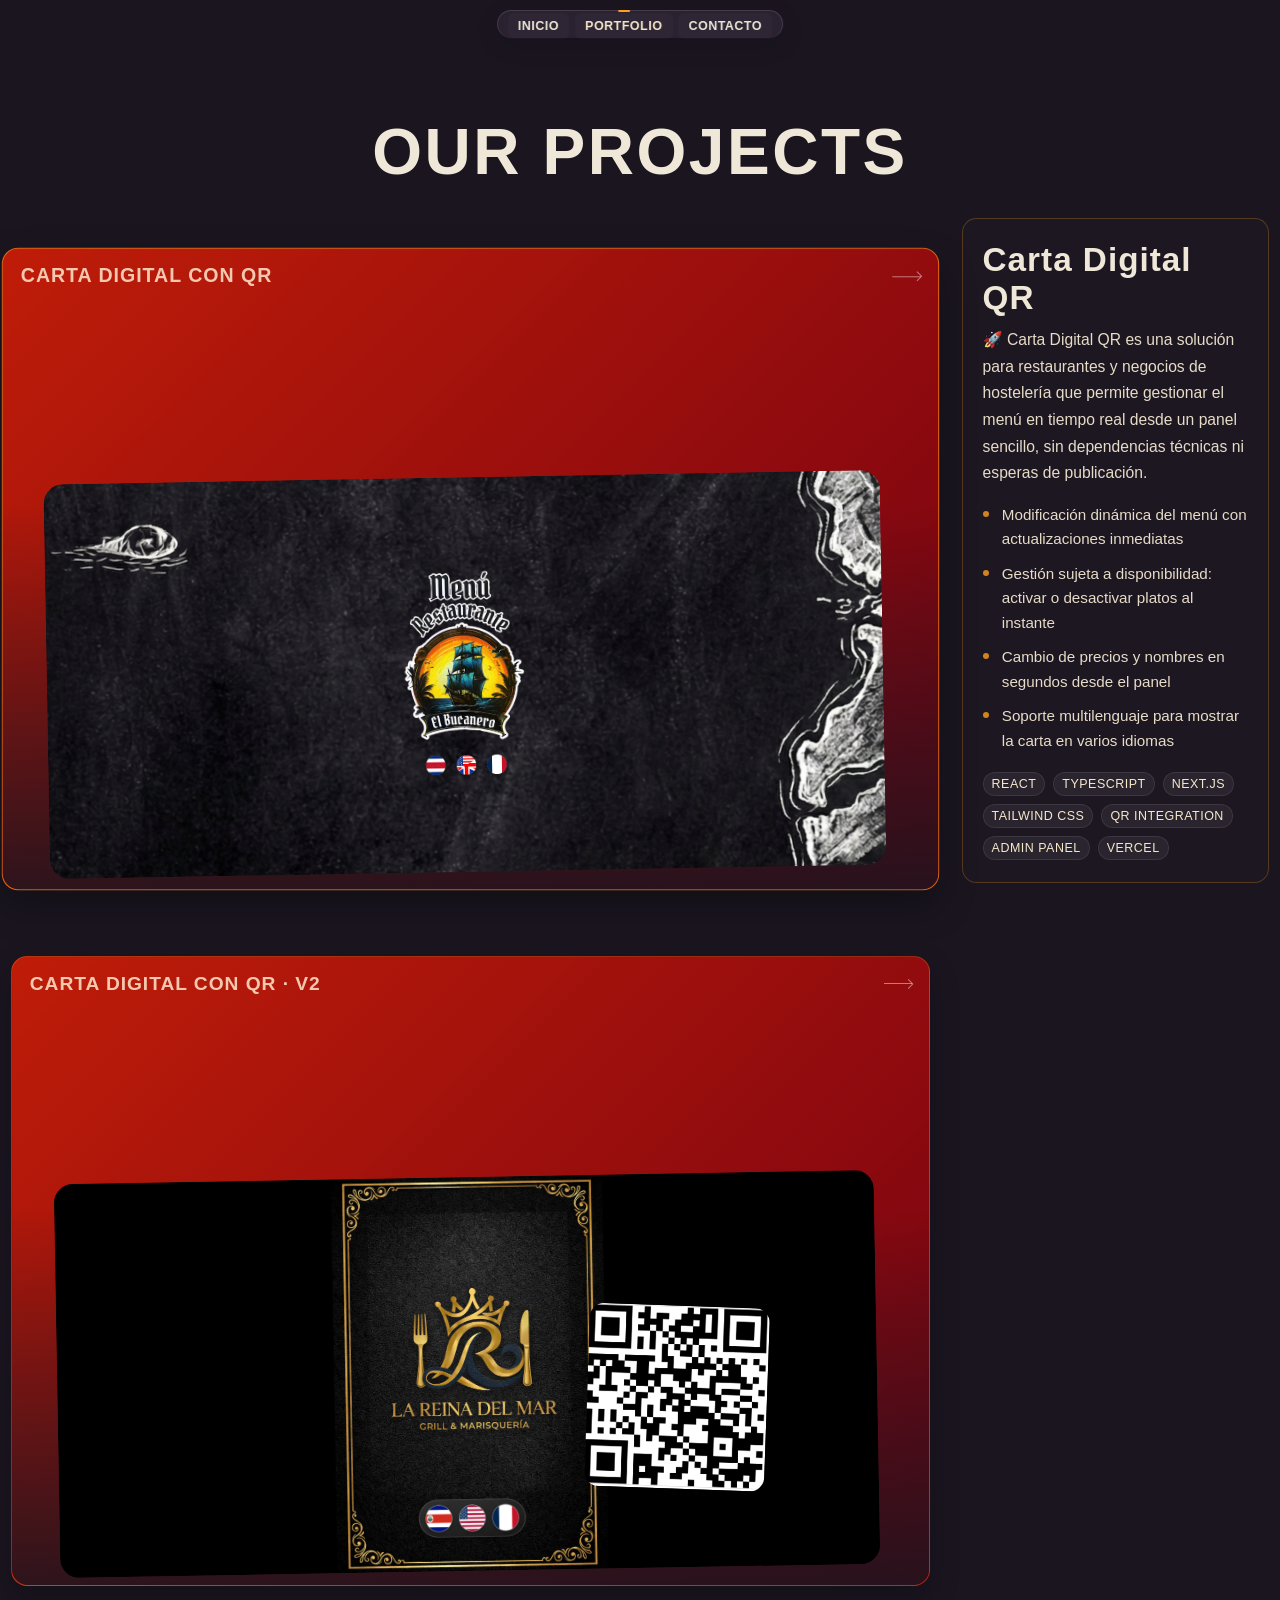
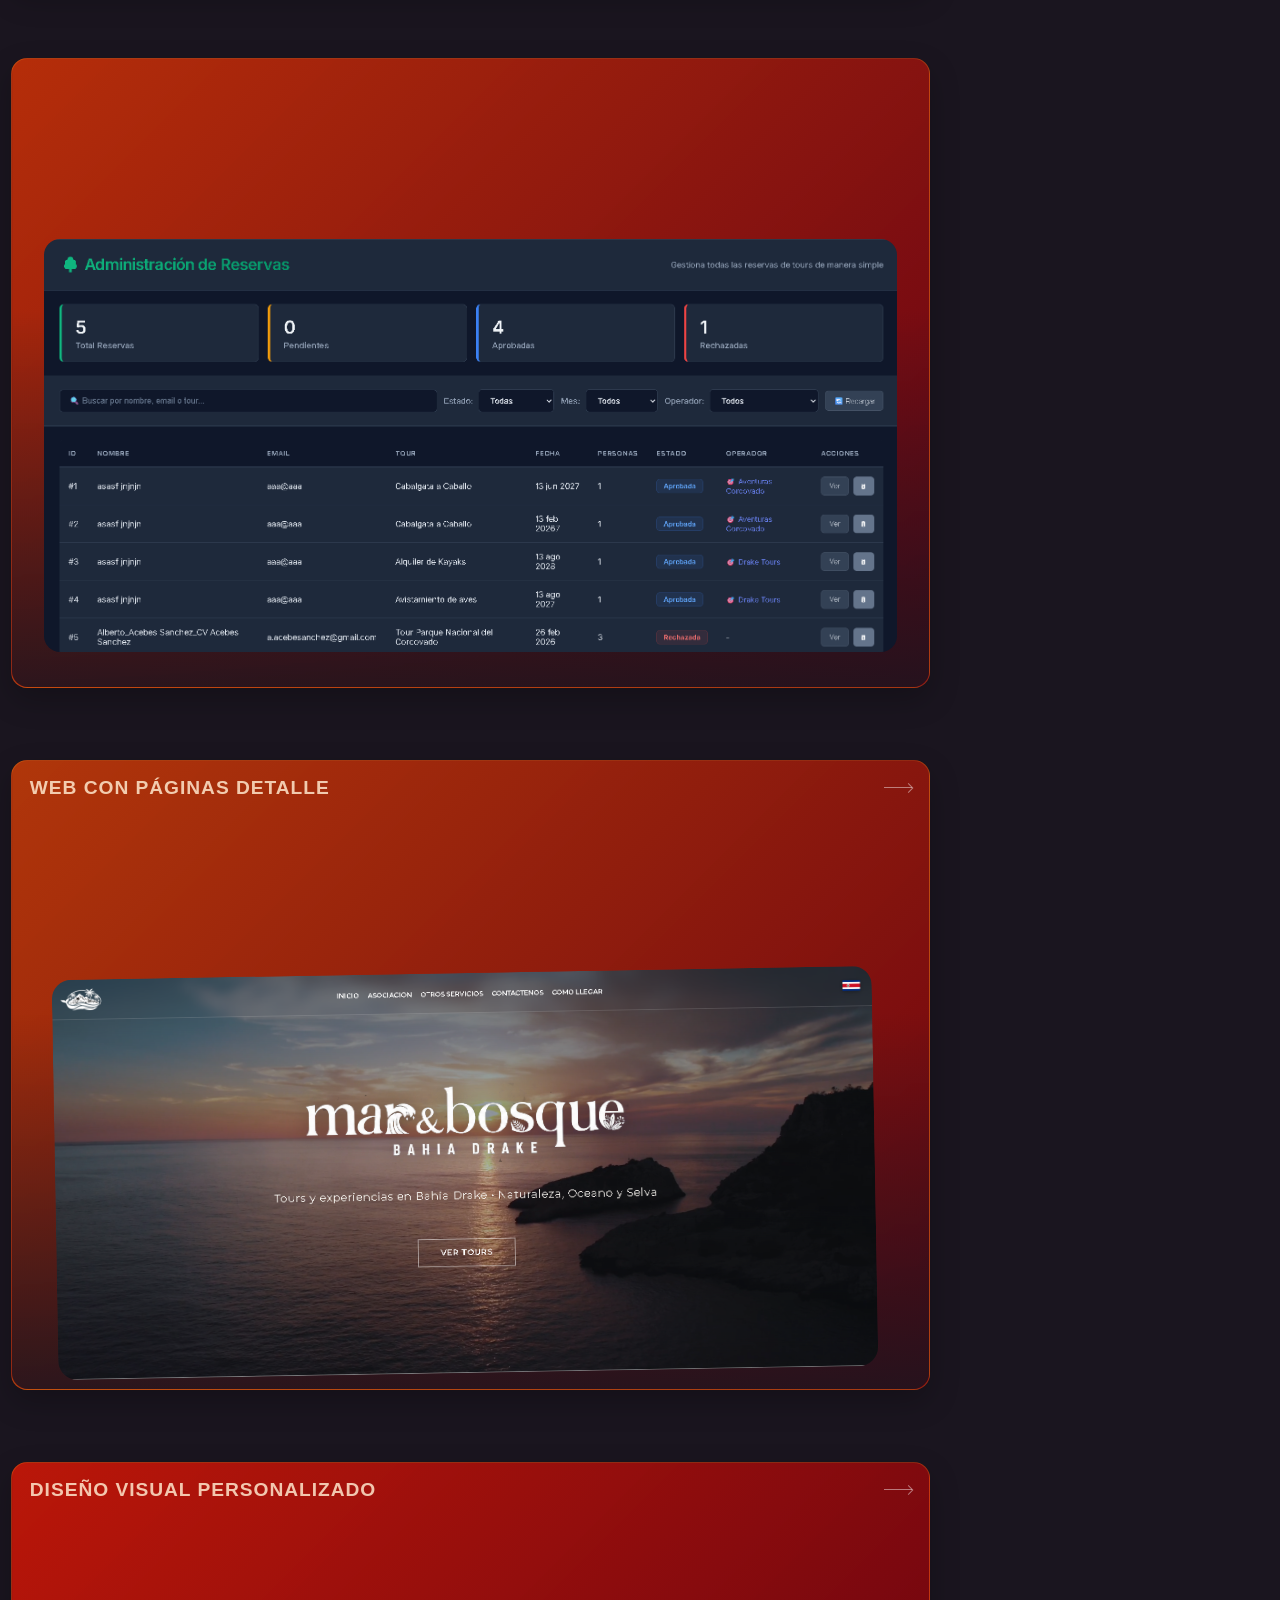
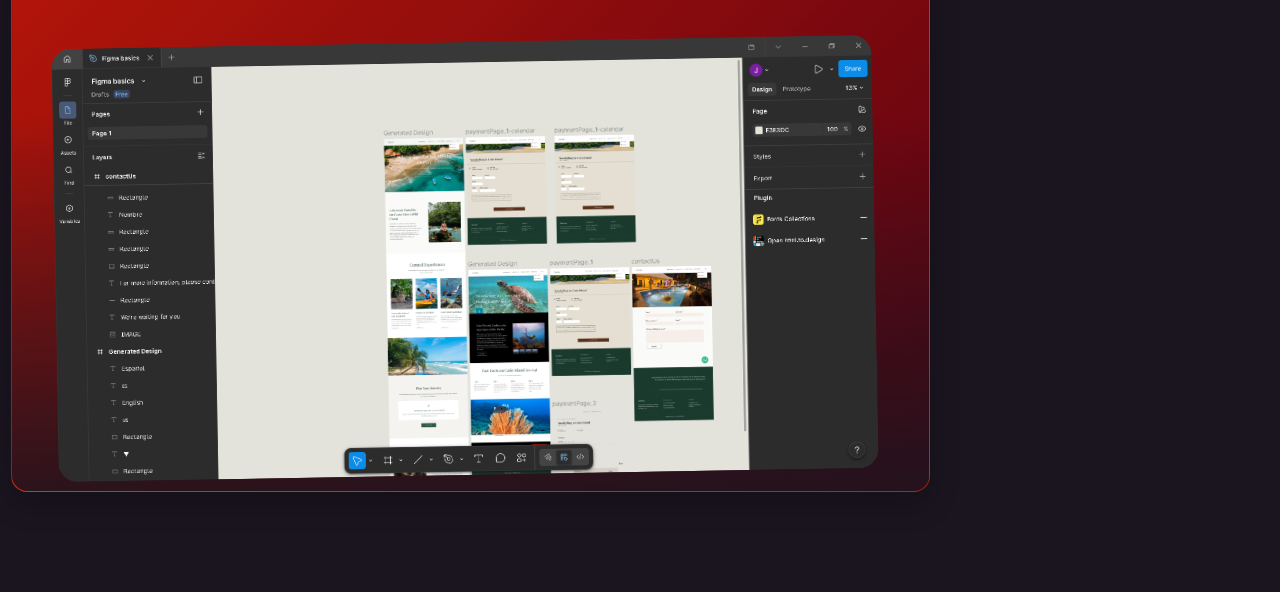
==== commit 2ea1a9c4: "feat: new menu v2" ====
--- a/portfolio.html
+++ b/portfolio.html
@@ -71,6 +71,27 @@
 					</div>
 				</a>
 
+				<a class="project-slide" href="https://alberr22.github.io/ElBucanero/" target="_blank" rel="noopener noreferrer" data-title="Carta Digital QR · Versión 2" data-desc="🚀 Carta Digital QR versión 2: misma base funcional con una propuesta visual alternativa para mostrar el menú digital mediante QR de forma clara y moderna." data-bullets="Nueva variante visual de la carta digital|Gestión dinámica del contenido en tiempo real|Actualización rápida de platos, nombres y precios|Experiencia optimizada para dispositivos móviles" data-tags="React,TypeScript,Next.js,Tailwind CSS,QR Integration,UI Variant" style="background-image: linear-gradient(135deg, rgba(255, 32, 0, 0.72), rgba(120, 0, 18, 0.96));">
+					<div class="menu-overlay menu-overlay-top">
+						<span class="menu-label">Carta digital con QR · v2</span>
+						<span class="menu-arrow" aria-hidden="true"></span>
+					</div>
+					<span class="hover-eye" aria-hidden="true">
+						<svg class="hover-eye-text" viewBox="0 0 100 100" aria-hidden="true">
+							<defs>
+								<path id="hover-text-5" d="M50,50 m-33,0 a33,33 0 1,1 66,0 a33,33 0 1,1 -66,0" />
+							</defs>
+							<text>
+								<textPath href="#hover-text-5"> VISIT PROJECT · VISIT PROJECT · </textPath>
+							</text>
+						</svg>
+					</span>
+					<div class="project-media menu-stack qr-v2-stack" aria-label="Ejemplo de menu versión 2">
+						<img src="reinamar1.png" alt="Menu QR version 2 ejemplo 1" class="menu-card menu-card-bottom qr-v2-base">
+						<img src="qrgenerico.png" alt="Menu QR version 2 ejemplo 2" class="menu-card qr-v2-qr">
+					</div>
+				</a>
+
 				<article class="project-slide" href="https://marybosquetours.com" data-title="Admin Dashboard ERP" data-desc="🚀 Panel centralizado para administración tipo ERP, diseñado para controlar operaciones, visualizar métricas en tiempo real y mejorar la comunicación con clientes desde un único entorno." data-bullets="Visualizador de estadísticas con métricas clave del negocio|Gestión centralizada de operaciones, estados y tareas|Canal unificado para comunicación con clientes|Panel escalable para múltiples áreas y roles de usuario" data-tags="React,TypeScript,Next.js,Tailwind CSS,Charts,Realtime Data,Role-Based Access" style="background-image: linear-gradient(135deg, rgba(255, 58, 0, 0.68), rgba(106, 0, 20, 0.95));">
 					<span class="hover-eye" aria-hidden="true">
 						<svg class="hover-eye-text" viewBox="0 0 100 100" aria-hidden="true">
@@ -87,7 +108,7 @@
 					</div>
 				</article>
 
-				<article class="project-slide" href="https://marybosquetours.com" data-title="Web Corporativa Multilenguaje" data-desc="🚀 Página web pensada para negocios que necesitan mostrar sus servicios con claridad y gestionar su información sin complicaciones técnicas. Incluye páginas de detalle, guardado de datos y estructura preparada para crecer." data-bullets="Páginas de detalle para cada servicio o producto, fáciles de entender|Guardado de datos para mantener información siempre actualizada|Contenido en varios idiomas para llegar a más clientes|Panel sencillo para editar textos, imágenes y secciones sin depender de terceros" data-tags="React,TypeScript,Next.js,Tailwind CSS,Database i18n,Admin Panel" style="background-image: linear-gradient(135deg, rgba(255, 72, 0, 0.66), rgba(112, 0, 16, 0.95));">
+				<a class="project-slide" href="https://marybosquetours.com" target="_blank" rel="noopener noreferrer" data-title="Web Corporativa Multilenguaje" data-desc="🚀 Página web pensada para negocios que necesitan mostrar sus servicios con claridad y gestionar su información sin complicaciones técnicas. Incluye páginas de detalle, guardado de datos y estructura preparada para crecer." data-bullets="Páginas de detalle para cada servicio o producto, fáciles de entender|Guardado de datos para mantener información siempre actualizada|Contenido en varios idiomas para llegar a más clientes|Panel sencillo para editar textos, imágenes y secciones sin depender de terceros" data-tags="React,TypeScript,Next.js,Tailwind CSS,Database i18n,Admin Panel" style="background-image: linear-gradient(135deg, rgba(255, 72, 0, 0.66), rgba(112, 0, 16, 0.95));">
 					<div class="menu-overlay menu-overlay-top">
 						<span class="menu-label">Web con páginas detalle</span>
 						<span class="menu-arrow" aria-hidden="true"></span>
@@ -106,9 +127,9 @@
 						<img src="website2.png" alt="Website ejemplo 1" class="website-card website-card-top">
 						<img src="website1.png" alt="Website ejemplo 2" class="website-card website-card-bottom">
 					</div>
-				</article>
-
-				<article class="project-slide" data-title="BrandForge" data-desc="🚀 Servicio personalizado de interfaces, logos, banners e imagen de empresa para construir una identidad visual sólida y coherente." data-bullets="Diseño de interfaces personalizado para web y marca|Creación de logos, banners y piezas visuales|Imagen de empresa coherente y profesional|Assets preparados para escalar en digital" data-tags="Illustrator,Figma,Photoshop,Branding" style="background-image: linear-gradient(135deg, rgba(255, 24, 0, 0.7), rgba(92, 0, 18, 0.96));">
+				</a>
+
+				<a class="project-slide" href="https://www.figma.com/proto/gRC4nafJVDVpGRskz9gKsA/Figma-basics?node-id=0-1&t=gxnHaOLbU1GZVxRh-1" target="_blank" rel="noopener noreferrer" data-title="BrandForge" data-desc="🚀 Servicio personalizado de interfaces, logos, banners e imagen de empresa para construir una identidad visual sólida y coherente." data-bullets="Diseño de interfaces personalizado para web y marca|Creación de logos, banners y piezas visuales|Imagen de empresa coherente y profesional|Assets preparados para escalar en digital" data-tags="Illustrator,Figma,Photoshop,Branding" style="background-image: linear-gradient(135deg, rgba(255, 24, 0, 0.7), rgba(92, 0, 18, 0.96));">
 					<div class="menu-overlay menu-overlay-top">
 						<span class="menu-label">Diseño visual personalizado</span>
 						<span class="menu-arrow" aria-hidden="true"></span>
@@ -127,7 +148,7 @@
 						<img src="figma2.png" alt="Diseño BrandForge ejemplo 1" class="website-card website-card-top">
 						<img src="figma.png" alt="Diseño BrandForge ejemplo 2" class="website-card website-card-bottom">
 					</div>
-				</article>
+				</a>
 			</div>
 
 			<aside class="projects-sticky" aria-live="polite">
--- a/style.css
+++ b/style.css
@@ -474,6 +474,33 @@
 	transform: translate(-10px, 10px) rotate(-2deg);
 }
 
+.qr-v2-stack {
+	position: relative;
+}
+
+.qr-v2-base {
+	width: min(96%, 820px);
+	transform: translate(-4px, 8px) rotate(-1deg);
+}
+
+.qr-v2-qr {
+	position: absolute;
+	left: 74%;
+	top: 58%;
+	width: min(26%, 180px);
+	max-width: 180px;
+	min-width: 100px;
+	transform: translate(-50%, -50%) rotate(2deg);
+	opacity: 1;
+	z-index: 4;
+	border-radius: 0.9rem;
+}
+
+.project-slide:hover .qr-v2-qr,
+.project-slide:focus-within .qr-v2-qr {
+	transform: translate(-50%, -50%) rotate(5deg) scale(1.03);
+}
+
 .projects-sticky {
 	position: sticky;
 	top: 7.2rem;
